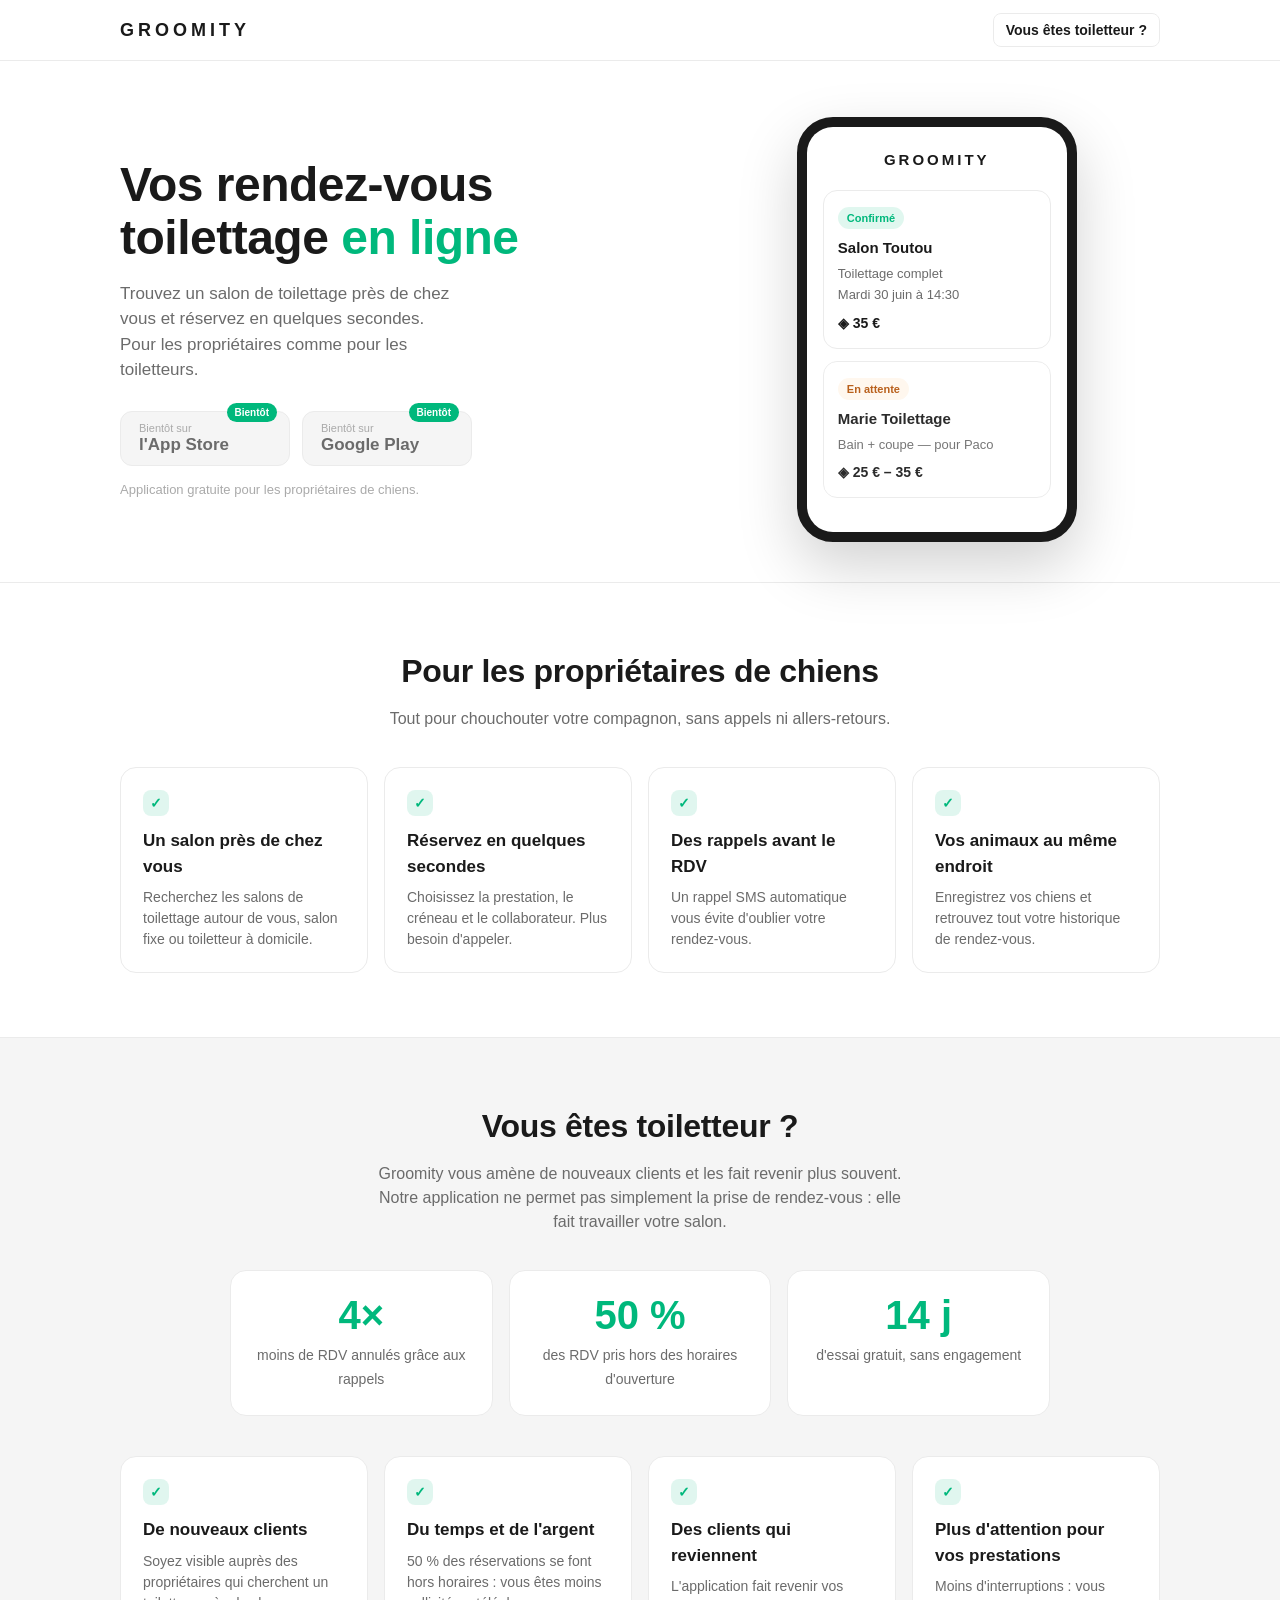
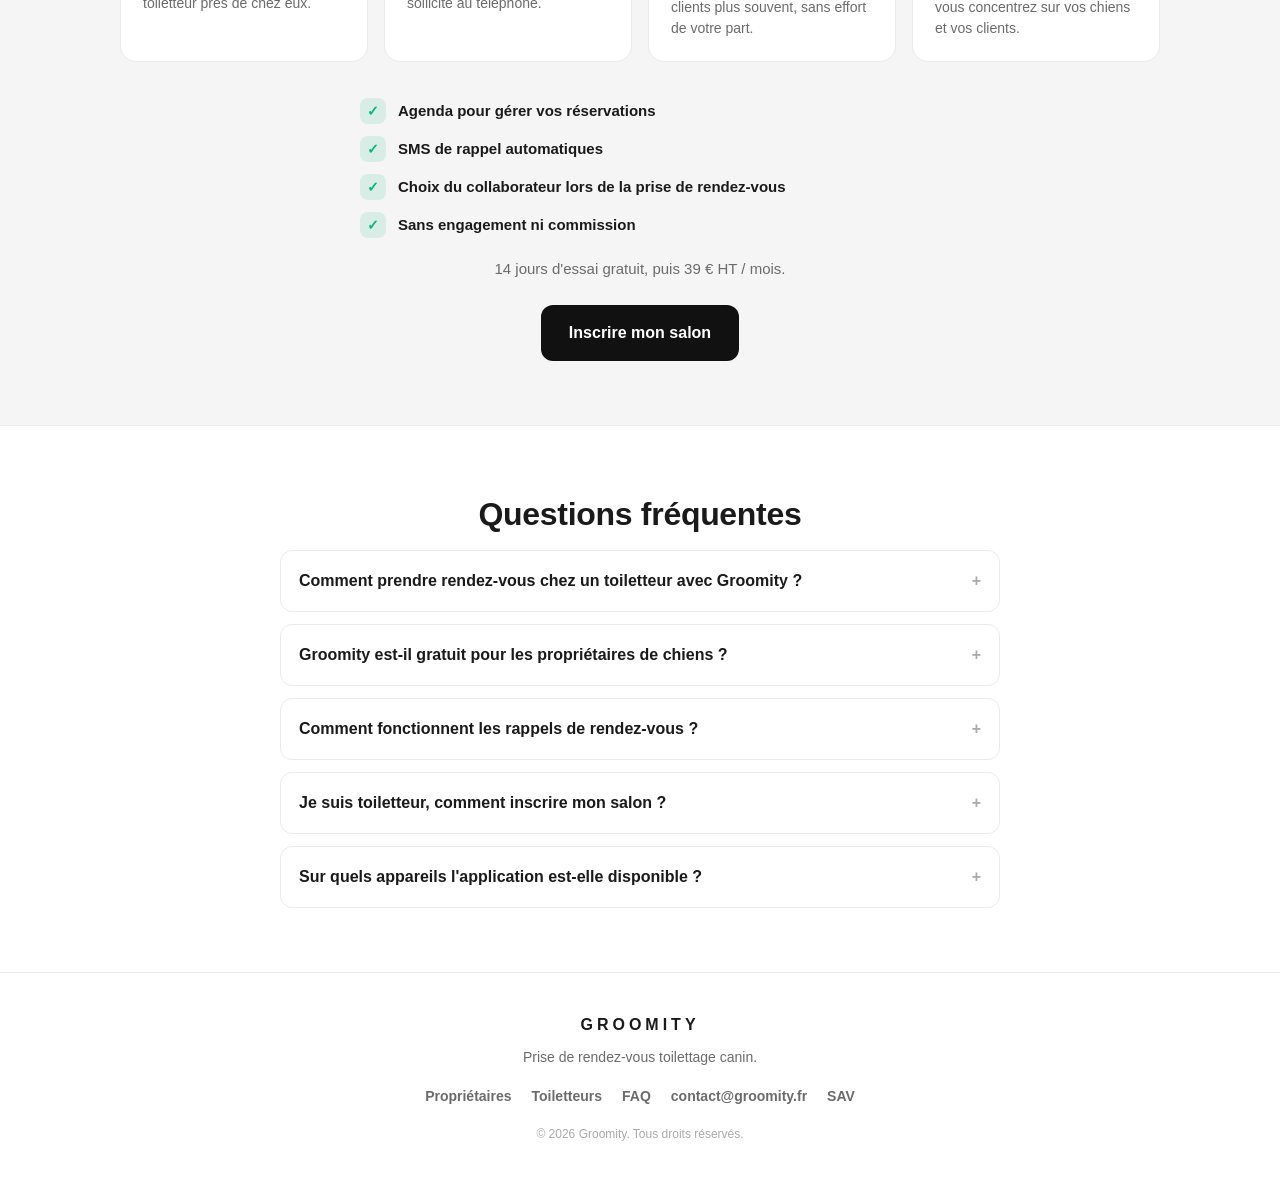
==== index.html @ cf9d0131 "feat: site vitrine Groomity (landing statique, SEO optimisé) Landing one-page HTML/CSS reprenant l'U" ====
<!DOCTYPE html>
<html lang="fr">
<head>
  <meta charset="utf-8">
  <meta name="viewport" content="width=device-width, initial-scale=1">

  <title>Groomity — Prise de RDV toilettage canin en ligne</title>
  <meta name="description" content="Groomity, l'application de prise de rendez-vous pour le toilettage canin. Les propriétaires réservent leur toiletteur en ligne en quelques secondes ; les salons remplissent leur agenda et réduisent les annulations grâce aux rappels SMS.">
  <meta name="theme-color" content="#1A1A1A">
  <link rel="canonical" href="https://groomity.fr/">

  <!-- Icônes -->
  <link rel="icon" type="image/png" href="/assets/favicon.png">
  <link rel="apple-touch-icon" href="/assets/apple-touch-icon.png">
  <link rel="manifest" href="/site.webmanifest">

  <!-- Open Graph -->
  <meta property="og:type" content="website">
  <meta property="og:site_name" content="Groomity">
  <meta property="og:locale" content="fr_FR">
  <meta property="og:title" content="Groomity — Prise de RDV toilettage canin en ligne">
  <meta property="og:description" content="Réservez votre toiletteur en ligne. Toiletteurs : remplissez votre agenda et réduisez les annulations avec Groomity.">
  <meta property="og:url" content="https://groomity.fr/">
  <meta property="og:image" content="https://groomity.fr/assets/og-image.png">
  <meta property="og:image:width" content="630">
  <meta property="og:image:height" content="630">

  <!-- Twitter -->
  <meta name="twitter:card" content="summary_large_image">
  <meta name="twitter:title" content="Groomity — Prise de RDV toilettage canin en ligne">
  <meta name="twitter:description" content="Réservez votre toiletteur en ligne. Toiletteurs : remplissez votre agenda et réduisez les annulations avec Groomity.">
  <meta name="twitter:image" content="https://groomity.fr/assets/og-image.png">

  <link rel="stylesheet" href="/style.css">

  <!-- Données structurées : Organisation -->
  <script type="application/ld+json">
  {
    "@context": "https://schema.org",
    "@type": "Organization",
    "name": "Groomity",
    "url": "https://groomity.fr/",
    "logo": "https://groomity.fr/assets/icon.png",
    "email": "contact@groomity.fr",
    "description": "Application de prise de rendez-vous pour le toilettage canin."
  }
  </script>

  <!-- Données structurées : Application mobile -->
  <script type="application/ld+json">
  {
    "@context": "https://schema.org",
    "@type": "MobileApplication",
    "name": "Groomity",
    "operatingSystem": "iOS, Android",
    "applicationCategory": "LifestyleApplication",
    "inLanguage": "fr",
    "description": "Prenez rendez-vous chez votre toiletteur canin en ligne. Les salons gèrent leur agenda et réduisent les annulations grâce aux rappels SMS.",
    "offers": {
      "@type": "Offer",
      "price": "0",
      "priceCurrency": "EUR",
      "description": "Application gratuite pour les propriétaires de chiens."
    }
  }
  </script>

  <!-- Données structurées : FAQ -->
  <script type="application/ld+json">
  {
    "@context": "https://schema.org",
    "@type": "FAQPage",
    "mainEntity": [
      {
        "@type": "Question",
        "name": "Comment prendre rendez-vous chez un toiletteur avec Groomity ?",
        "acceptedAnswer": { "@type": "Answer", "text": "Téléchargez l'application Groomity, trouvez un salon de toilettage près de chez vous, choisissez une prestation et un créneau, puis envoyez votre demande. Le salon confirme et vous recevez un rappel avant le rendez-vous." }
      },
      {
        "@type": "Question",
        "name": "Groomity est-il gratuit pour les propriétaires de chiens ?",
        "acceptedAnswer": { "@type": "Answer", "text": "Oui. L'application Groomity est entièrement gratuite pour les propriétaires : recherche de salon, prise de rendez-vous, gestion de vos animaux et rappels sont inclus." }
      },
      {
        "@type": "Question",
        "name": "Comment fonctionnent les rappels de rendez-vous ?",
        "acceptedAnswer": { "@type": "Answer", "text": "Groomity envoie automatiquement un rappel SMS au client environ 24 heures avant le rendez-vous. Résultat : jusqu'à 4 fois moins de rendez-vous annulés ou oubliés." }
      },
      {
        "@type": "Question",
        "name": "Je suis toiletteur, comment inscrire mon salon ?",
        "acceptedAnswer": { "@type": "Answer", "text": "Remplissez le formulaire d'inscription depuis la section « Vous êtes toiletteur ? » de ce site. Vous bénéficiez de 14 jours d'essai gratuit, sans engagement ni commission." }
      },
      {
        "@type": "Question",
        "name": "Sur quels appareils l'application Groomity est-elle disponible ?",
        "acceptedAnswer": { "@type": "Answer", "text": "Groomity sera disponible sur iPhone (App Store) et Android (Google Play). Les applications arrivent très prochainement." }
      }
    ]
  }
  </script>
</head>

<body>
  <header class="site-header">
    <div class="container header-inner">
      <a class="wordmark" href="/" aria-label="Accueil Groomity">GROOMITY</a>
      <nav aria-label="Navigation principale">
        <a class="nav-link" href="#pro">Vous êtes toiletteur&nbsp;?</a>
      </nav>
    </div>
  </header>

  <main>
    <!-- HERO -->
    <section class="hero">
      <div class="container hero-grid">
        <div class="hero-copy">
          <h1 class="hero-title">Vos rendez-vous toilettage <span class="accent">en ligne</span></h1>
          <p class="hero-sub">
            Trouvez un salon de toilettage près de chez vous et réservez en quelques secondes.
            Pour les propriétaires comme pour les toiletteurs.
          </p>
          <div class="store-buttons">
            <span class="btn-store" role="button" aria-disabled="true">
              <span class="store-top">Bientôt sur</span>
              <span class="store-bottom">l'App Store</span>
              <span class="soon-badge">Bientôt</span>
            </span>
            <span class="btn-store" role="button" aria-disabled="true">
              <span class="store-top">Bientôt sur</span>
              <span class="store-bottom">Google Play</span>
              <span class="soon-badge">Bientôt</span>
            </span>
          </div>
          <p class="hero-note">Application gratuite pour les propriétaires de chiens.</p>
        </div>

        <!-- Maquette téléphone en CSS pur (clin d'œil à l'UI de l'app) -->
        <div class="phone" aria-hidden="true">
          <div class="phone-screen">
            <div class="phone-brand">GROOMITY</div>
            <div class="appt-card">
              <span class="badge-confirmed">Confirmé</span>
              <p class="appt-salon">Salon Toutou</p>
              <p class="appt-line">Toilettage complet</p>
              <p class="appt-line">Mardi 30 juin à 14:30</p>
              <p class="appt-price">◈ 35 €</p>
            </div>
            <div class="appt-card muted">
              <span class="badge-pending">En attente</span>
              <p class="appt-salon">Marie Toilettage</p>
              <p class="appt-line">Bain + coupe — pour Paco</p>
              <p class="appt-price">◈ 25 € – 35 €</p>
            </div>
          </div>
        </div>
      </div>
    </section>

    <!-- POUR LES PROPRIÉTAIRES -->
    <section class="section" id="proprietaires">
      <div class="container">
        <h2 class="section-title">Pour les propriétaires de chiens</h2>
        <p class="section-lead">Tout pour chouchouter votre compagnon, sans appels ni allers-retours.</p>
        <div class="cards">
          <article class="card">
            <span class="card-check">✓</span>
            <h3>Un salon près de chez vous</h3>
            <p>Recherchez les salons de toilettage autour de vous, salon fixe ou toiletteur à domicile.</p>
          </article>
          <article class="card">
            <span class="card-check">✓</span>
            <h3>Réservez en quelques secondes</h3>
            <p>Choisissez la prestation, le créneau et le collaborateur. Plus besoin d'appeler.</p>
          </article>
          <article class="card">
            <span class="card-check">✓</span>
            <h3>Des rappels avant le RDV</h3>
            <p>Un rappel SMS automatique vous évite d'oublier votre rendez-vous.</p>
          </article>
          <article class="card">
            <span class="card-check">✓</span>
            <h3>Vos animaux au même endroit</h3>
            <p>Enregistrez vos chiens et retrouvez tout votre historique de rendez-vous.</p>
          </article>
        </div>
      </div>
    </section>

    <!-- SECTION PRO -->
    <section class="section section-pro" id="pro">
      <div class="container">
        <h2 class="section-title">Vous êtes toiletteur&nbsp;?</h2>
        <p class="section-lead">
          Groomity vous amène de nouveaux clients et les fait revenir plus souvent.
          Notre application ne permet pas simplement la prise de rendez-vous&nbsp;: elle fait
          travailler votre salon.
        </p>

        <div class="stats">
          <div class="stat">
            <span class="stat-num">4×</span>
            <span class="stat-label">moins de RDV annulés grâce aux rappels</span>
          </div>
          <div class="stat">
            <span class="stat-num">50&nbsp;%</span>
            <span class="stat-label">des RDV pris hors des horaires d'ouverture</span>
          </div>
          <div class="stat">
            <span class="stat-num">14 j</span>
            <span class="stat-label">d'essai gratuit, sans engagement</span>
          </div>
        </div>

        <div class="cards">
          <article class="card">
            <span class="card-check">✓</span>
            <h3>De nouveaux clients</h3>
            <p>Soyez visible auprès des propriétaires qui cherchent un toiletteur près de chez eux.</p>
          </article>
          <article class="card">
            <span class="card-check">✓</span>
            <h3>Du temps et de l'argent</h3>
            <p>50&nbsp;% des réservations se font hors horaires&nbsp;: vous êtes moins sollicité au téléphone.</p>
          </article>
          <article class="card">
            <span class="card-check">✓</span>
            <h3>Des clients qui reviennent</h3>
            <p>L'application fait revenir vos clients plus souvent, sans effort de votre part.</p>
          </article>
          <article class="card">
            <span class="card-check">✓</span>
            <h3>Plus d'attention pour vos prestations</h3>
            <p>Moins d'interruptions&nbsp;: vous vous concentrez sur vos chiens et vos clients.</p>
          </article>
        </div>

        <ul class="features-pro">
          <li><span class="card-check">✓</span> Agenda pour gérer vos réservations</li>
          <li><span class="card-check">✓</span> SMS de rappel automatiques</li>
          <li><span class="card-check">✓</span> Choix du collaborateur lors de la prise de rendez-vous</li>
          <li><span class="card-check">✓</span> Sans engagement ni commission</li>
        </ul>

        <p class="pro-price">14 jours d'essai gratuit, puis 39&nbsp;€ HT / mois.</p>

        <a class="btn btn-pro" href="https://forms.fillout.com/t/wyfCayfUdyus" target="_blank" rel="noopener">
          Inscrire mon salon
        </a>
      </div>
    </section>

    <!-- FAQ -->
    <section class="section" id="faq">
      <div class="container container-narrow">
        <h2 class="section-title">Questions fréquentes</h2>
        <div class="faq">
          <details>
            <summary>Comment prendre rendez-vous chez un toiletteur avec Groomity&nbsp;?</summary>
            <p>Téléchargez l'application Groomity, trouvez un salon de toilettage près de chez vous, choisissez une prestation et un créneau, puis envoyez votre demande. Le salon confirme et vous recevez un rappel avant le rendez-vous.</p>
          </details>
          <details>
            <summary>Groomity est-il gratuit pour les propriétaires de chiens&nbsp;?</summary>
            <p>Oui. L'application Groomity est entièrement gratuite pour les propriétaires&nbsp;: recherche de salon, prise de rendez-vous, gestion de vos animaux et rappels sont inclus.</p>
          </details>
          <details>
            <summary>Comment fonctionnent les rappels de rendez-vous&nbsp;?</summary>
            <p>Groomity envoie automatiquement un rappel SMS au client environ 24&nbsp;heures avant le rendez-vous. Résultat&nbsp;: jusqu'à 4 fois moins de rendez-vous annulés ou oubliés.</p>
          </details>
          <details>
            <summary>Je suis toiletteur, comment inscrire mon salon&nbsp;?</summary>
            <p>Remplissez le <a href="https://forms.fillout.com/t/wyfCayfUdyus" target="_blank" rel="noopener">formulaire d'inscription</a>. Vous bénéficiez de 14 jours d'essai gratuit, sans engagement ni commission.</p>
          </details>
          <details>
            <summary>Sur quels appareils l'application est-elle disponible&nbsp;?</summary>
            <p>Groomity sera disponible sur iPhone (App Store) et Android (Google Play). Les applications arrivent très prochainement.</p>
          </details>
        </div>
      </div>
    </section>
  </main>

  <footer class="site-footer">
    <div class="container footer-inner">
      <div class="wordmark footer-word">GROOMITY</div>
      <p class="footer-tagline">Prise de rendez-vous toilettage canin.</p>
      <nav class="footer-links" aria-label="Liens de pied de page">
        <a href="#proprietaires">Propriétaires</a>
        <a href="#pro">Toiletteurs</a>
        <a href="#faq">FAQ</a>
        <a href="mailto:contact@groomity.fr">contact@groomity.fr</a>
        <a href="mailto:sav@groomity.fr">SAV</a>
      </nav>
      <p class="footer-copy">© <span id="year">2026</span> Groomity. Tous droits réservés.</p>
    </div>
  </footer>

  <script>
    document.getElementById('year').textContent = new Date().getFullYear();
  </script>
</body>
</html>
---- style.css ----
/* ====== Groomity — design system (repris de l'app) ====== */
:root {
  --ink: #1A1A1A;
  --green: #00B87C;
  --bg: #FFFFFF;
  --soft: #F5F5F5;
  --border: #EBEBEB;
  --muted: #6B6B6B;
  --grey: #AAAAAA;
  --btn: #111111;
  --radius: 12px;
  --radius-lg: 16px;
  --maxw: 1080px;
  --font: -apple-system, BlinkMacSystemFont, "Segoe UI", Roboto, Helvetica, Arial, sans-serif;
}

* { box-sizing: border-box; }

html { scroll-behavior: smooth; }

body {
  margin: 0;
  font-family: var(--font);
  color: var(--ink);
  background: var(--bg);
  line-height: 1.5;
  -webkit-font-smoothing: antialiased;
}

a { color: inherit; }

.container {
  width: 100%;
  max-width: var(--maxw);
  margin: 0 auto;
  padding: 0 20px;
}
.container-narrow { max-width: 760px; }

.wordmark {
  font-weight: 800;
  letter-spacing: 4px;
  color: var(--ink);
  text-decoration: none;
  font-size: 18px;
}

/* ====== Header ====== */
.site-header {
  position: sticky;
  top: 0;
  z-index: 10;
  background: rgba(255, 255, 255, 0.92);
  backdrop-filter: saturate(180%) blur(8px);
  border-bottom: 1px solid var(--border);
}
.header-inner {
  display: flex;
  align-items: center;
  justify-content: space-between;
  height: 60px;
}
.nav-link {
  font-size: 14px;
  font-weight: 600;
  color: var(--ink);
  text-decoration: none;
  padding: 8px 12px;
  border-radius: 8px;
  border: 1px solid var(--border);
}
.nav-link:hover { background: var(--soft); }

/* ====== Hero ====== */
.hero { padding: 56px 0 40px; }
.hero-grid {
  display: grid;
  grid-template-columns: 1.1fr 0.9fr;
  gap: 48px;
  align-items: center;
}
.hero-title {
  font-size: clamp(32px, 5vw, 48px);
  font-weight: 800;
  line-height: 1.1;
  margin: 0 0 16px;
  letter-spacing: -0.5px;
}
.accent { color: var(--green); }
.hero-sub {
  font-size: 17px;
  color: var(--muted);
  margin: 0 0 28px;
  max-width: 36ch;
}
.hero-note {
  font-size: 13px;
  color: var(--grey);
  margin: 14px 0 0;
}

/* Boutons stores (désactivés "Bientôt") */
.store-buttons { display: flex; flex-wrap: wrap; gap: 12px; }
.btn-store {
  position: relative;
  display: inline-flex;
  flex-direction: column;
  justify-content: center;
  min-width: 170px;
  padding: 10px 18px;
  border-radius: var(--radius);
  background: var(--soft);
  border: 1px solid var(--border);
  color: var(--grey);
  cursor: not-allowed;
  user-select: none;
}
.store-top { font-size: 11px; line-height: 1.2; }
.store-bottom { font-size: 17px; font-weight: 700; line-height: 1.2; color: var(--muted); }
.soon-badge {
  position: absolute;
  top: -9px;
  right: 12px;
  background: var(--green);
  color: #fff;
  font-size: 10px;
  font-weight: 700;
  padding: 2px 8px;
  border-radius: 999px;
}

/* Maquette téléphone */
.phone {
  justify-self: center;
  width: 280px;
  max-width: 100%;
  border: 10px solid #1A1A1A;
  border-radius: 36px;
  background: #1A1A1A;
  box-shadow: 0 24px 60px rgba(0, 0, 0, 0.18);
}
.phone-screen {
  background: var(--bg);
  border-radius: 26px;
  padding: 22px 16px;
}
.phone-brand {
  text-align: center;
  font-weight: 800;
  letter-spacing: 3px;
  font-size: 15px;
  margin-bottom: 18px;
}
.appt-card {
  border: 1px solid var(--border);
  border-radius: 14px;
  padding: 14px;
  margin-bottom: 12px;
}
.appt-card.muted { opacity: 0.92; }
.badge-confirmed,
.badge-pending {
  display: inline-block;
  font-size: 11px;
  font-weight: 700;
  padding: 3px 9px;
  border-radius: 999px;
  margin-bottom: 8px;
}
.badge-confirmed { color: var(--green); background: rgba(0, 184, 124, 0.12); }
.badge-pending { color: #B45309; background: #FFF7ED; }
.appt-salon { font-weight: 700; margin: 0 0 4px; font-size: 15px; }
.appt-line { margin: 0 0 2px; font-size: 13px; color: var(--muted); }
.appt-price { margin: 8px 0 0; font-weight: 700; font-size: 14px; }

/* ====== Sections ====== */
.section { padding: 64px 0; border-top: 1px solid var(--border); }
.section-title {
  font-size: clamp(24px, 3.5vw, 32px);
  font-weight: 800;
  text-align: center;
  margin: 0 0 12px;
  letter-spacing: -0.3px;
}
.section-lead {
  text-align: center;
  color: var(--muted);
  font-size: 16px;
  max-width: 60ch;
  margin: 0 auto 36px;
}

/* Cards */
.cards {
  display: grid;
  grid-template-columns: repeat(auto-fit, minmax(220px, 1fr));
  gap: 16px;
}
.card {
  border: 1px solid var(--border);
  border-radius: var(--radius-lg);
  padding: 22px;
  background: var(--bg);
}
.card h3 { font-size: 17px; margin: 12px 0 8px; }
.card p { margin: 0; color: var(--muted); font-size: 14px; }
.card-check {
  display: inline-flex;
  align-items: center;
  justify-content: center;
  width: 26px;
  height: 26px;
  border-radius: 8px;
  background: rgba(0, 184, 124, 0.12);
  color: var(--green);
  font-weight: 800;
  font-size: 14px;
}

/* Section pro */
.section-pro { background: var(--soft); }
.stats {
  display: grid;
  grid-template-columns: repeat(auto-fit, minmax(200px, 1fr));
  gap: 16px;
  margin: 0 auto 40px;
  max-width: 820px;
}
.stat {
  text-align: center;
  background: var(--bg);
  border: 1px solid var(--border);
  border-radius: var(--radius-lg);
  padding: 24px 16px;
}
.stat-num {
  display: block;
  font-size: 40px;
  font-weight: 800;
  color: var(--green);
  line-height: 1;
  margin-bottom: 8px;
}
.stat-label { font-size: 14px; color: var(--muted); }

.features-pro {
  list-style: none;
  padding: 0;
  margin: 36px auto 8px;
  max-width: 560px;
  display: grid;
  gap: 12px;
}
.features-pro li {
  display: flex;
  align-items: center;
  gap: 12px;
  font-size: 15px;
  font-weight: 600;
}
.pro-price {
  text-align: center;
  color: var(--muted);
  font-size: 15px;
  margin: 20px 0 24px;
}

/* Boutons */
.btn {
  display: inline-block;
  background: var(--btn);
  color: #fff;
  text-decoration: none;
  font-weight: 700;
  font-size: 16px;
  padding: 16px 28px;
  border-radius: var(--radius);
  transition: transform 0.12s ease, opacity 0.12s ease;
}
.btn:hover { opacity: 0.92; transform: translateY(-1px); }
.btn-pro { display: block; width: max-content; margin: 0 auto; }

/* FAQ */
.faq { display: grid; gap: 12px; }
.faq details {
  border: 1px solid var(--border);
  border-radius: var(--radius);
  padding: 4px 18px;
  background: var(--bg);
}
.faq summary {
  cursor: pointer;
  font-weight: 600;
  padding: 14px 0;
  list-style: none;
}
.faq summary::-webkit-details-marker { display: none; }
.faq summary::after { content: "+"; float: right; color: var(--grey); font-weight: 700; }
.faq details[open] summary::after { content: "–"; }
.faq details p { margin: 0 0 14px; color: var(--muted); font-size: 15px; }

/* ====== Footer ====== */
.site-footer {
  border-top: 1px solid var(--border);
  padding: 40px 0;
  text-align: center;
}
.footer-word { font-size: 16px; }
.footer-tagline { color: var(--muted); font-size: 14px; margin: 10px 0 18px; }
.footer-links {
  display: flex;
  flex-wrap: wrap;
  justify-content: center;
  gap: 8px 20px;
  margin-bottom: 18px;
}
.footer-links a {
  color: var(--muted);
  text-decoration: none;
  font-size: 14px;
  font-weight: 600;
}
.footer-links a:hover { color: var(--ink); }
.footer-copy { color: var(--grey); font-size: 12px; margin: 0; }

/* ====== Responsive ====== */
@media (max-width: 760px) {
  .hero-grid { grid-template-columns: 1fr; gap: 36px; }
  .hero-sub { max-width: none; }
  .phone { width: 240px; }
  .section { padding: 48px 0; }
}

/* Accessibilité : focus visible */
a:focus-visible,
summary:focus-visible {
  outline: 2px solid var(--green);
  outline-offset: 2px;
  border-radius: 4px;
}

@media (prefers-reduced-motion: reduce) {
  * { scroll-behavior: auto; transition: none !important; }
}
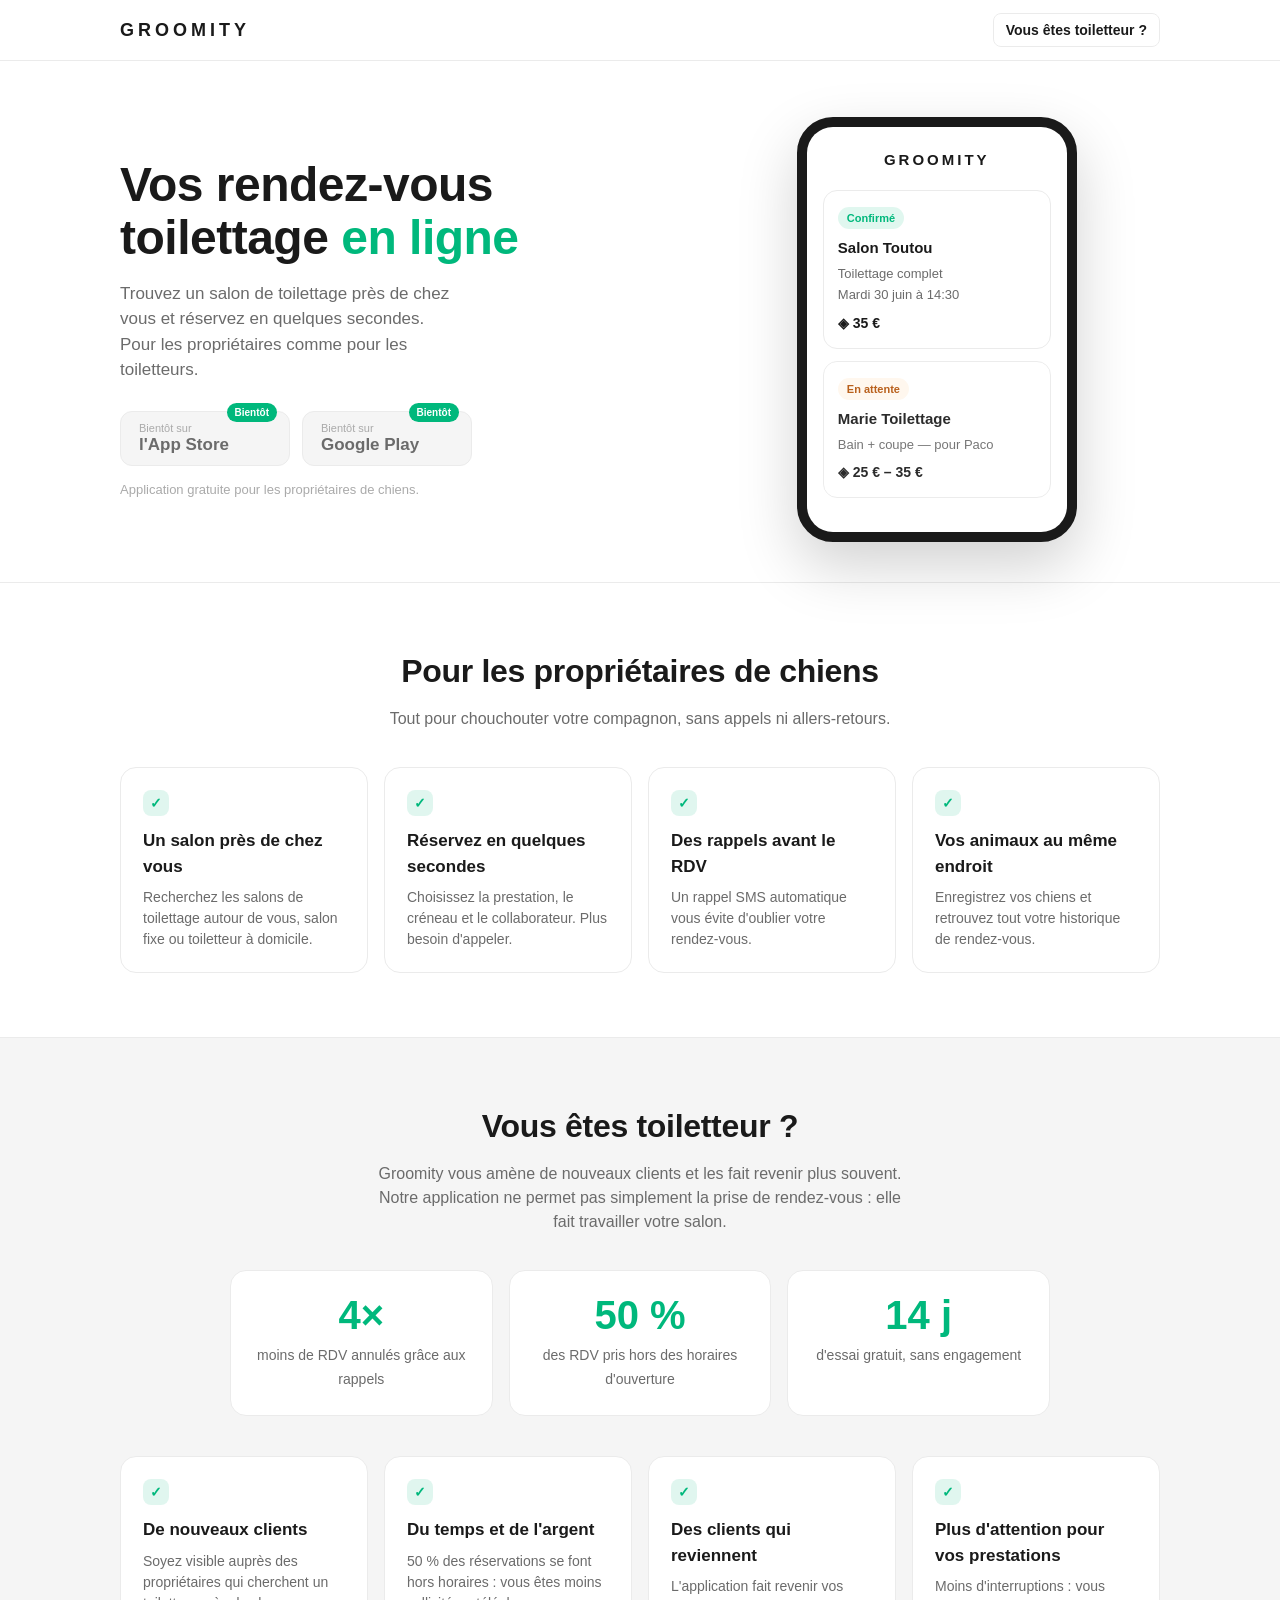
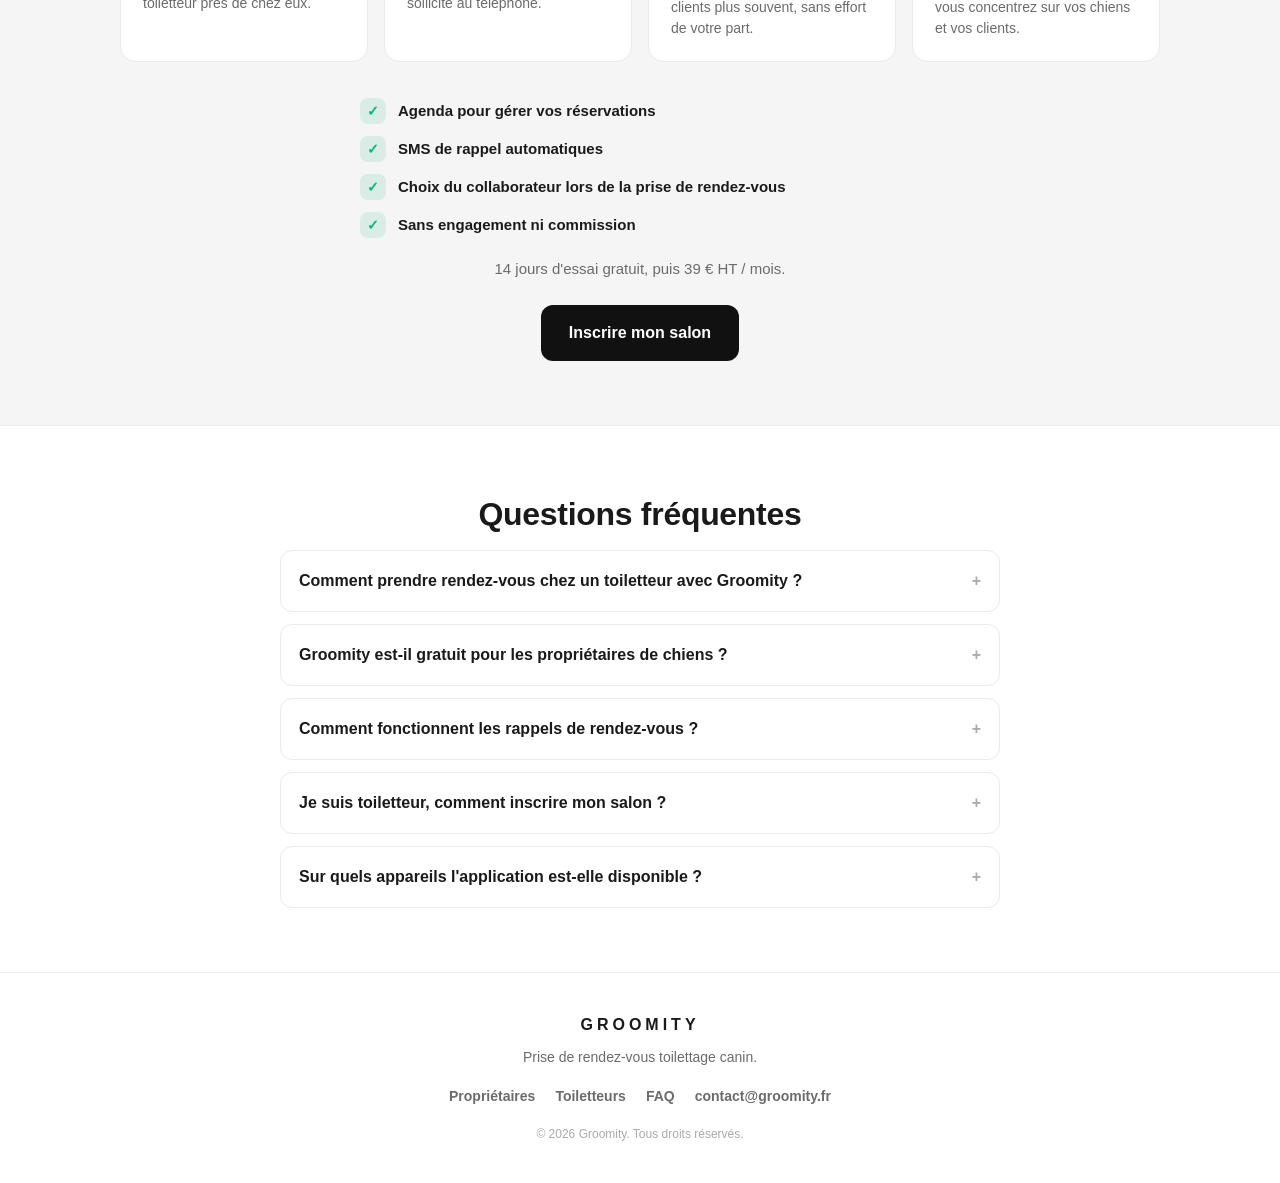
==== commit ba719560: "chore: retire le lien SAV du footer Co-Authored-By: Claude Opus 4.8 <noreply@anthropic.com>" ====
--- a/index.html
+++ b/index.html
@@ -290,7 +290,6 @@
         <a href="#pro">Toiletteurs</a>
         <a href="#faq">FAQ</a>
         <a href="mailto:contact@groomity.fr">contact@groomity.fr</a>
-        <a href="mailto:sav@groomity.fr">SAV</a>
       </nav>
       <p class="footer-copy">© <span id="year">2026</span> Groomity. Tous droits réservés.</p>
     </div>
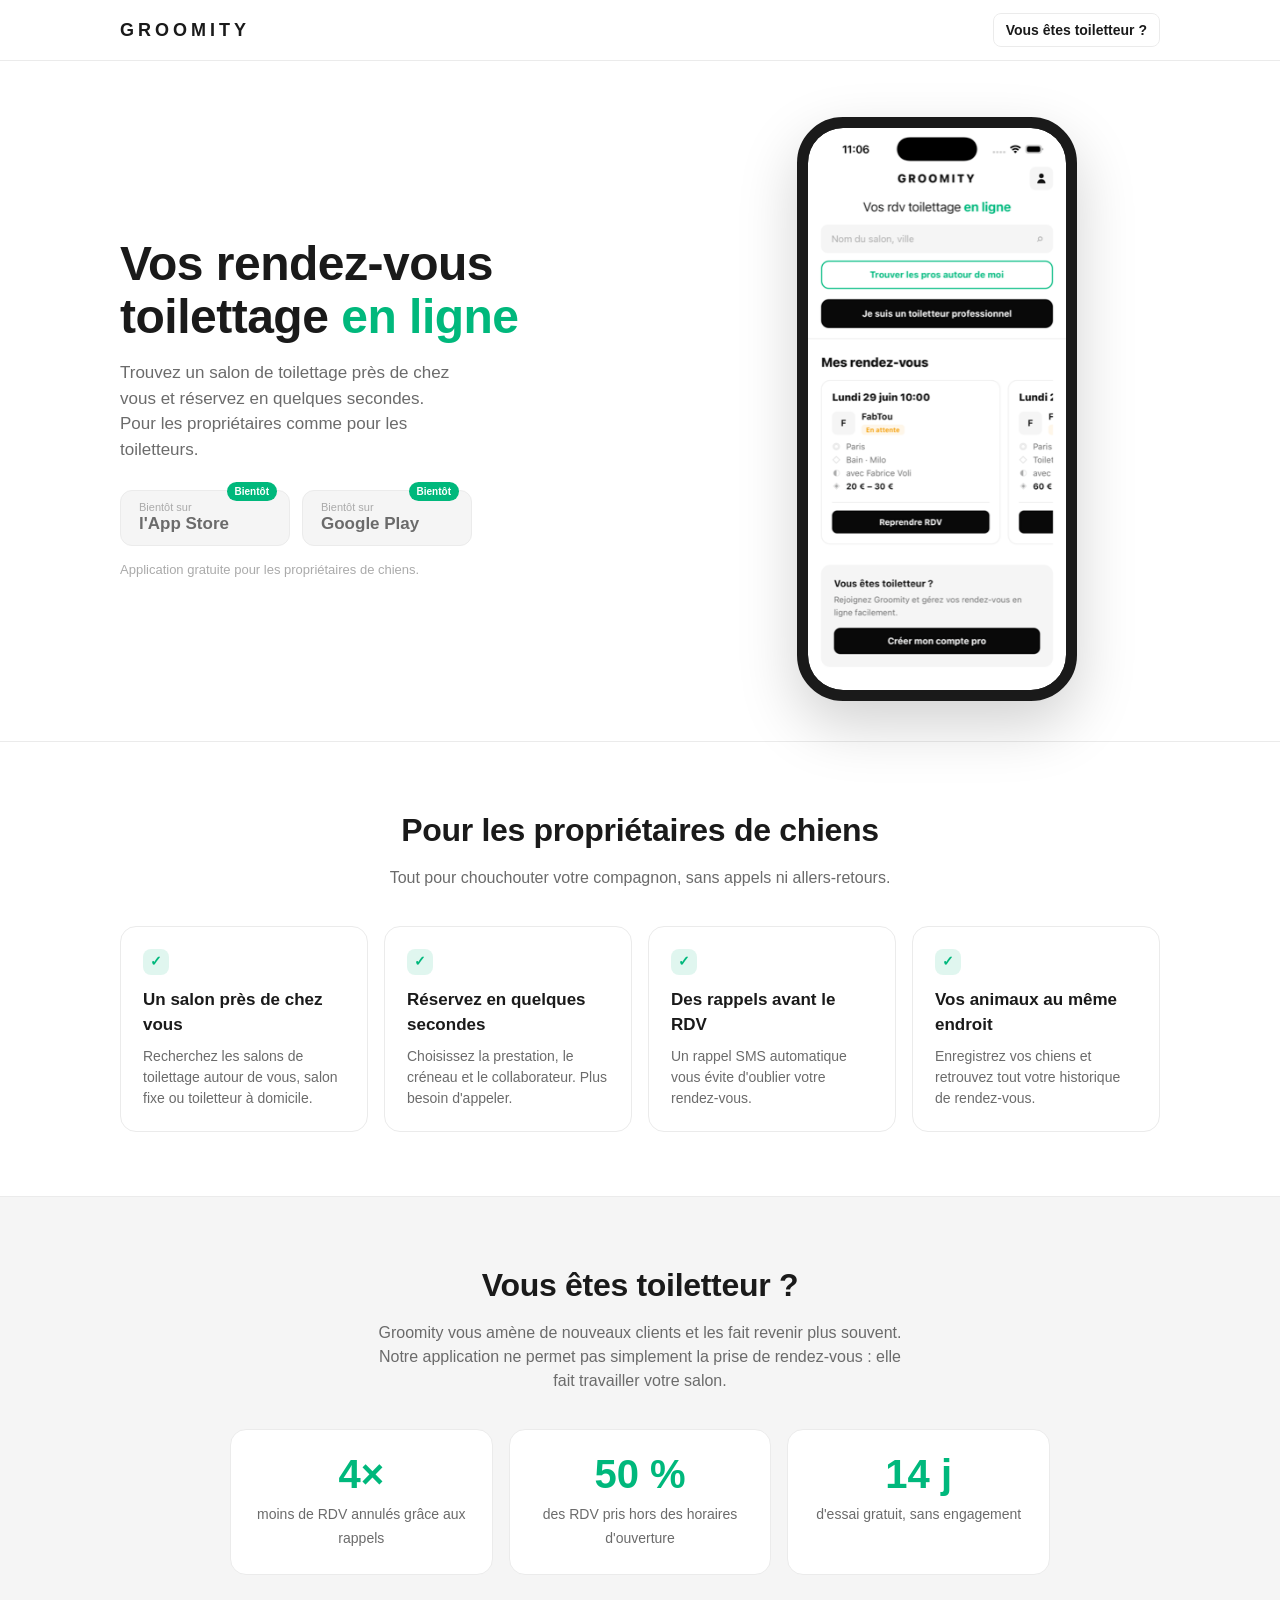
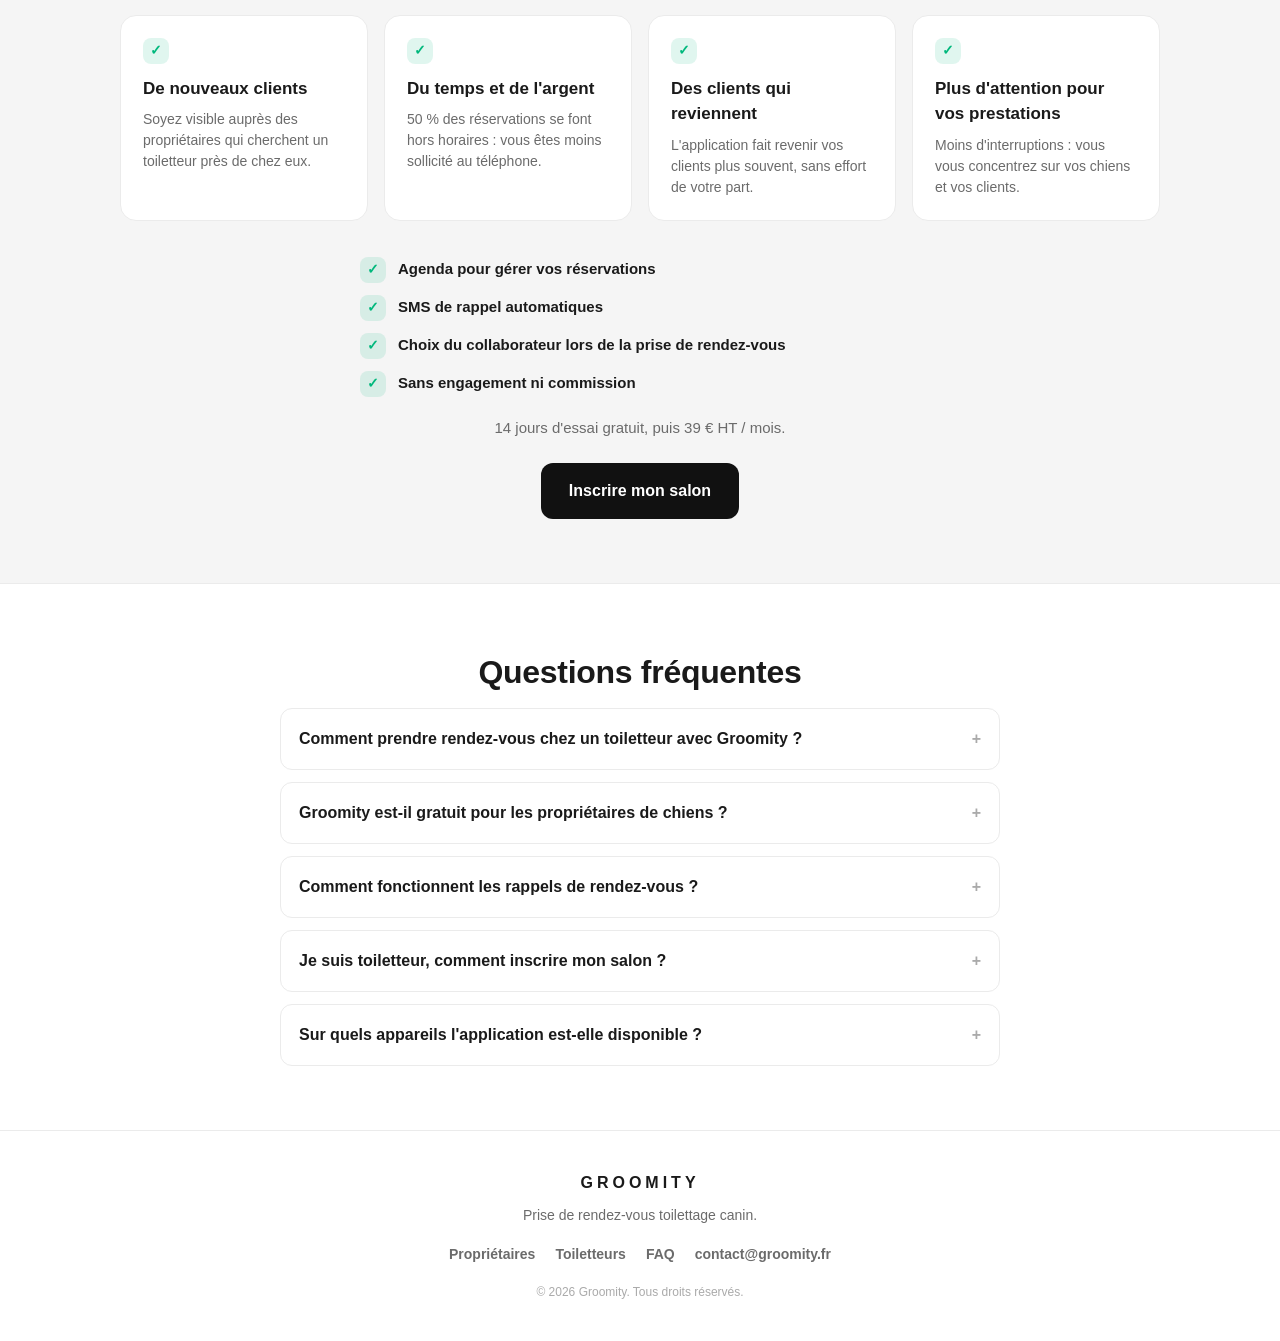
==== commit aa6a19cf: "feat(hero): remplace la maquette CSS par une vraie capture d'écran de l'app Capture de l'écran d'acc" ====
--- a/index.html
+++ b/index.html
@@ -136,24 +136,12 @@
           <p class="hero-note">Application gratuite pour les propriétaires de chiens.</p>
         </div>
 
-        <!-- Maquette téléphone en CSS pur (clin d'œil à l'UI de l'app) -->
-        <div class="phone" aria-hidden="true">
-          <div class="phone-screen">
-            <div class="phone-brand">GROOMITY</div>
-            <div class="appt-card">
-              <span class="badge-confirmed">Confirmé</span>
-              <p class="appt-salon">Salon Toutou</p>
-              <p class="appt-line">Toilettage complet</p>
-              <p class="appt-line">Mardi 30 juin à 14:30</p>
-              <p class="appt-price">◈ 35 €</p>
-            </div>
-            <div class="appt-card muted">
-              <span class="badge-pending">En attente</span>
-              <p class="appt-salon">Marie Toilettage</p>
-              <p class="appt-line">Bain + coupe — pour Paco</p>
-              <p class="appt-price">◈ 25 € – 35 €</p>
-            </div>
-          </div>
+        <!-- Capture d'écran de l'app dans un cadre type iPhone -->
+        <div class="phone">
+          <img class="phone-shot"
+               src="/assets/app-home.png"
+               alt="Écran d'accueil de l'application Groomity : recherche de salon de toilettage et liste des rendez-vous"
+               width="294" height="640" decoding="async">
         </div>
       </div>
     </section>
--- a/style.css
+++ b/style.css
@@ -129,49 +129,24 @@
   border-radius: 999px;
 }
 
-/* Maquette téléphone */
+/* Téléphone : capture d'écran dans un cadre type iPhone */
 .phone {
   justify-self: center;
   width: 280px;
   max-width: 100%;
-  border: 10px solid #1A1A1A;
-  border-radius: 36px;
+  border: 11px solid #1A1A1A;
+  border-radius: 46px;
   background: #1A1A1A;
   box-shadow: 0 24px 60px rgba(0, 0, 0, 0.18);
-}
-.phone-screen {
-  background: var(--bg);
-  border-radius: 26px;
-  padding: 22px 16px;
-}
-.phone-brand {
-  text-align: center;
-  font-weight: 800;
-  letter-spacing: 3px;
-  font-size: 15px;
-  margin-bottom: 18px;
-}
-.appt-card {
-  border: 1px solid var(--border);
-  border-radius: 14px;
-  padding: 14px;
-  margin-bottom: 12px;
-}
-.appt-card.muted { opacity: 0.92; }
-.badge-confirmed,
-.badge-pending {
-  display: inline-block;
-  font-size: 11px;
-  font-weight: 700;
-  padding: 3px 9px;
-  border-radius: 999px;
-  margin-bottom: 8px;
-}
-.badge-confirmed { color: var(--green); background: rgba(0, 184, 124, 0.12); }
-.badge-pending { color: #B45309; background: #FFF7ED; }
-.appt-salon { font-weight: 700; margin: 0 0 4px; font-size: 15px; }
-.appt-line { margin: 0 0 2px; font-size: 13px; color: var(--muted); }
-.appt-price { margin: 8px 0 0; font-weight: 700; font-size: 14px; }
+  overflow: hidden;
+  line-height: 0;
+}
+.phone-shot {
+  display: block;
+  width: 100%;
+  height: auto;
+  border-radius: 35px;
+}
 
 /* ====== Sections ====== */
 .section { padding: 64px 0; border-top: 1px solid var(--border); }
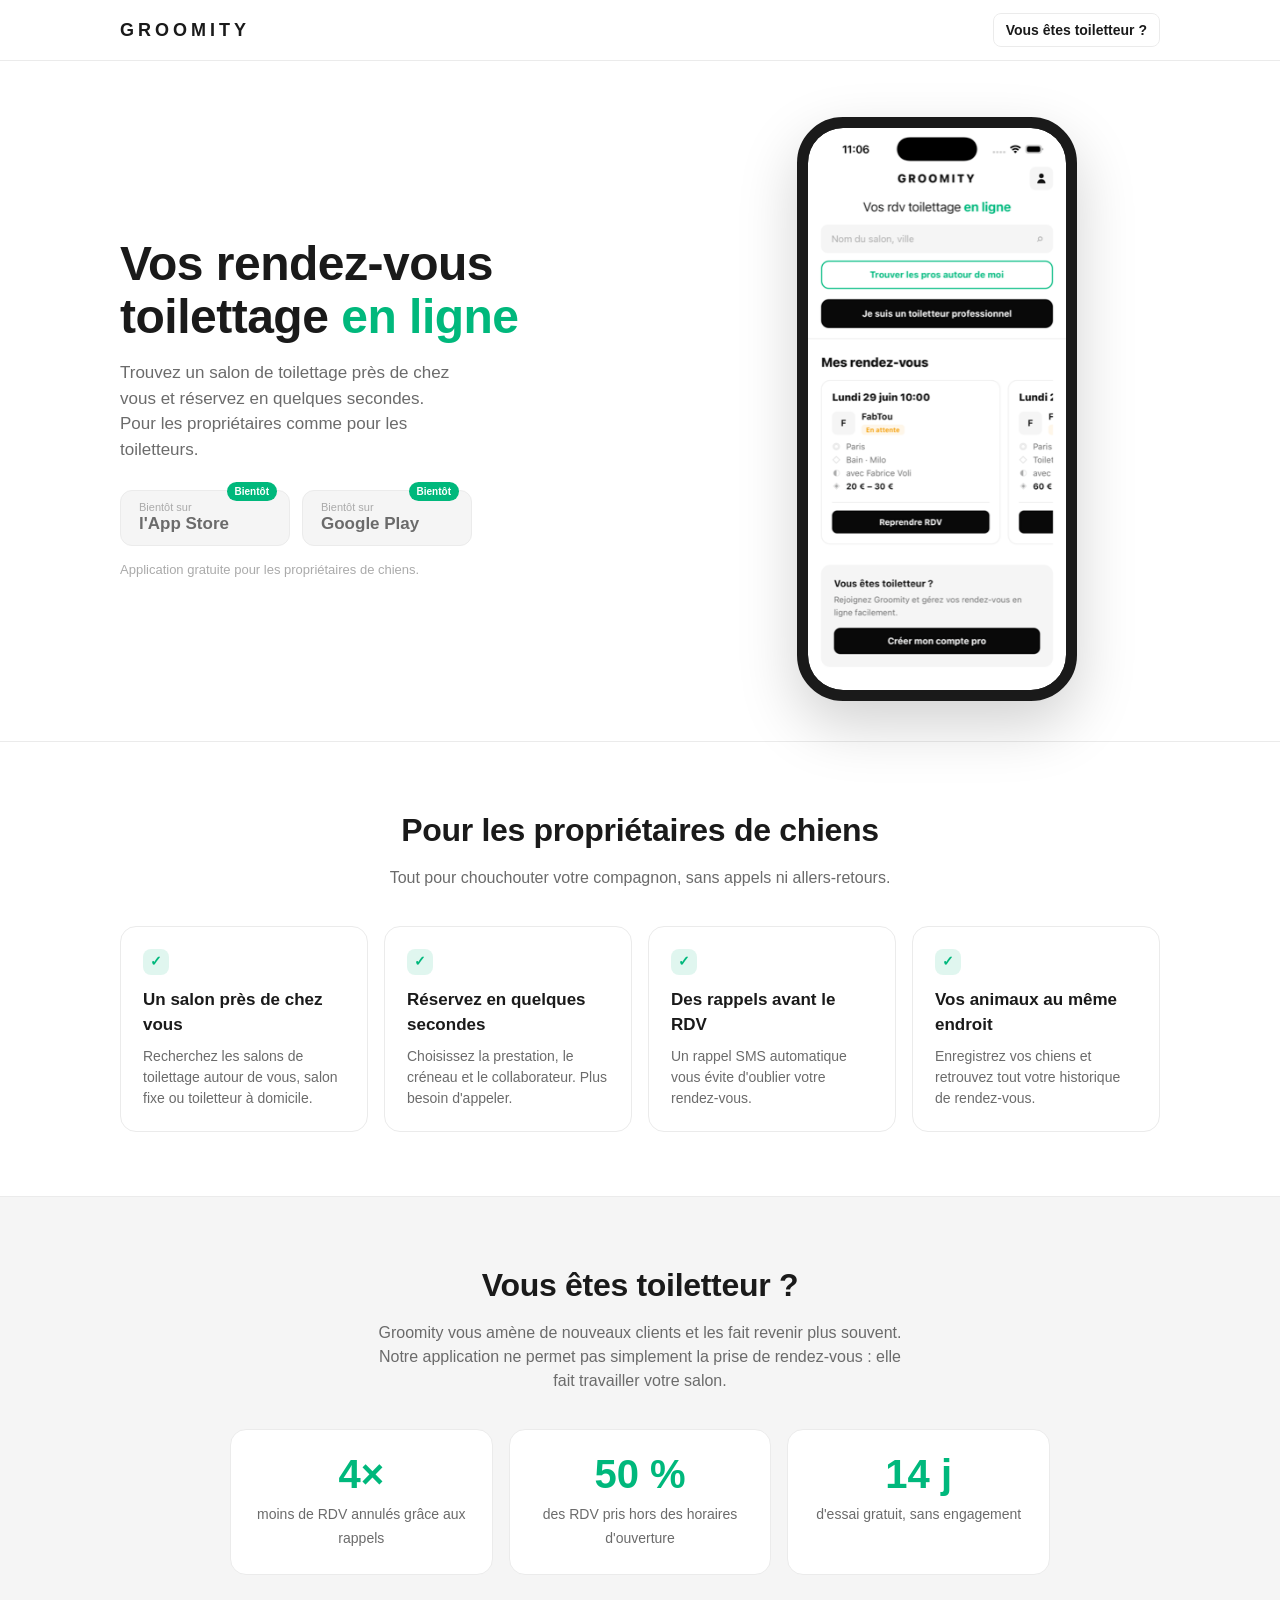
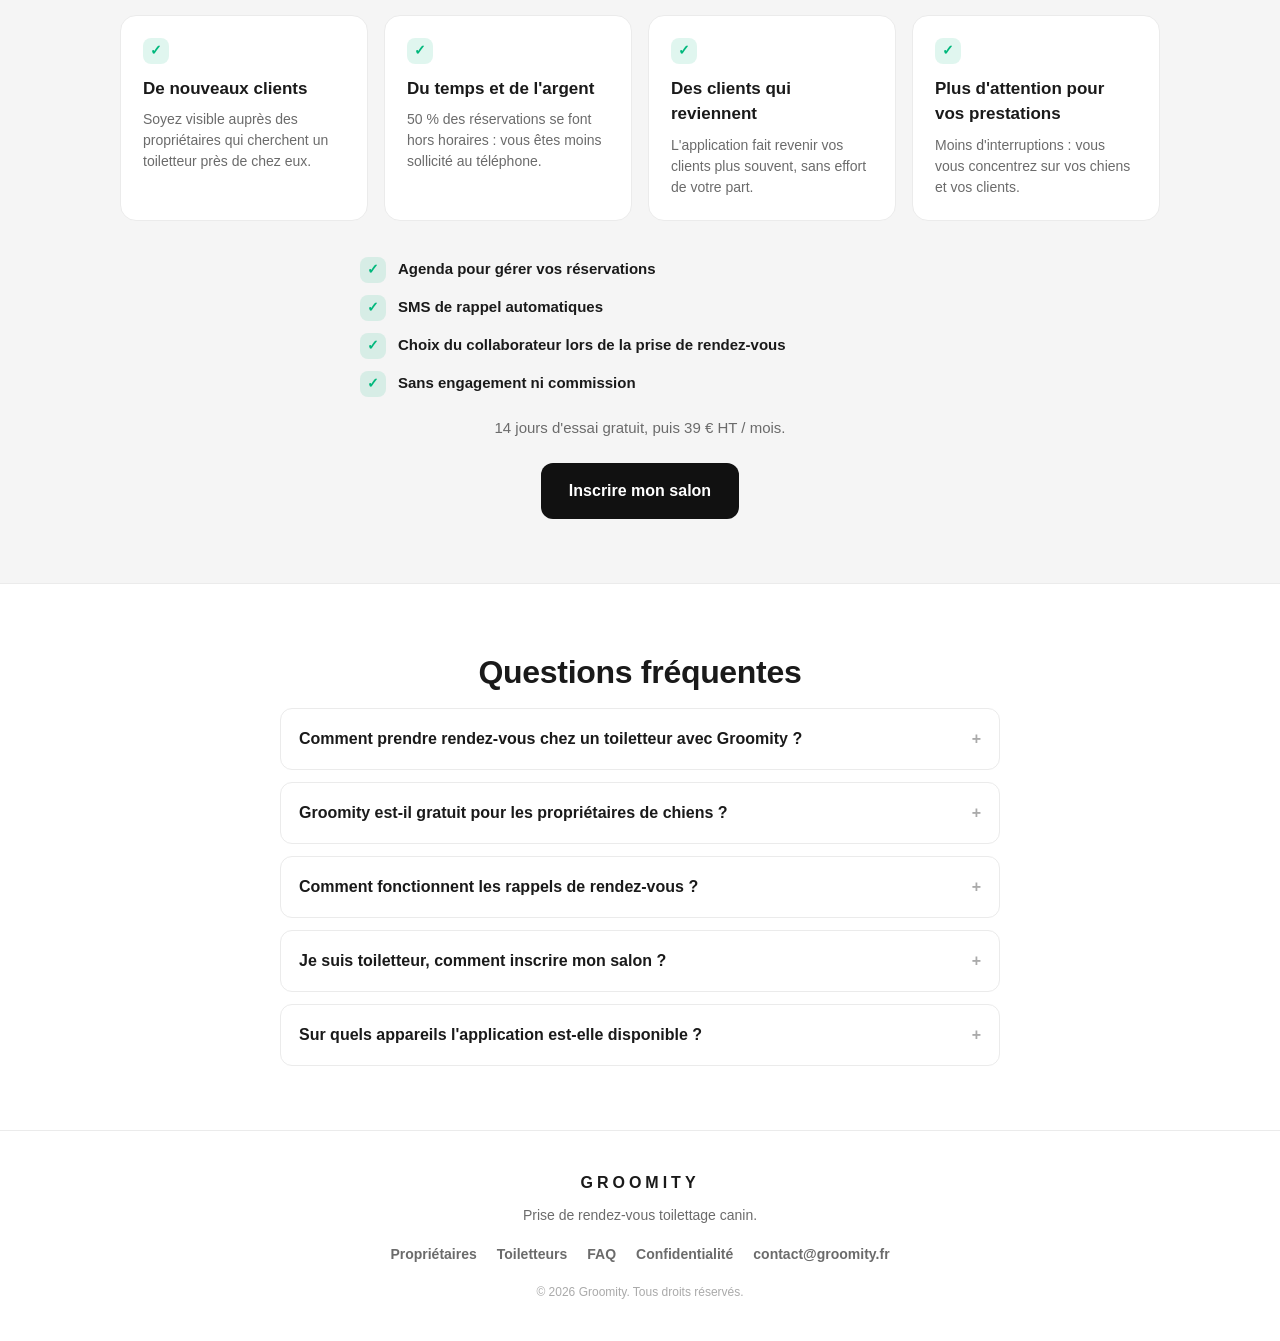
==== commit 8927f8de: "feat: page Politique de confidentialité (/confidentialite) - Contenu RGPD repris de l'app, corrigé/a" ====
--- a/index.html
+++ b/index.html
@@ -277,6 +277,7 @@
         <a href="#proprietaires">Propriétaires</a>
         <a href="#pro">Toiletteurs</a>
         <a href="#faq">FAQ</a>
+        <a href="/confidentialite">Confidentialité</a>
         <a href="mailto:contact@groomity.fr">contact@groomity.fr</a>
       </nav>
       <p class="footer-copy">© <span id="year">2026</span> Groomity. Tous droits réservés.</p>
--- a/style.css
+++ b/style.css
@@ -274,6 +274,33 @@
 .faq details[open] summary::after { content: "–"; }
 .faq details p { margin: 0 0 14px; color: var(--muted); font-size: 15px; }
 
+/* ====== Page légale ====== */
+.legal {
+  max-width: 760px;
+  padding-top: 48px;
+  padding-bottom: 56px;
+}
+.legal h1 {
+  font-size: clamp(26px, 4vw, 34px);
+  font-weight: 800;
+  letter-spacing: -0.3px;
+  margin: 0 0 6px;
+}
+.legal-updated { color: var(--grey); font-size: 13px; margin: 0 0 32px; }
+.legal section { margin-bottom: 26px; }
+.legal h2 { font-size: 17px; font-weight: 700; margin: 0 0 10px; }
+.legal p { color: var(--muted); font-size: 15px; line-height: 1.7; margin: 0 0 10px; }
+.legal ul { margin: 0 0 10px; padding-left: 20px; }
+.legal li { color: var(--muted); font-size: 15px; line-height: 1.7; margin-bottom: 6px; }
+.legal a { color: var(--ink); text-decoration: underline; }
+.legal-note {
+  margin-top: 12px;
+  font-size: 13px;
+  font-style: italic;
+  color: var(--grey);
+  line-height: 1.6;
+}
+
 /* ====== Footer ====== */
 .site-footer {
   border-top: 1px solid var(--border);
